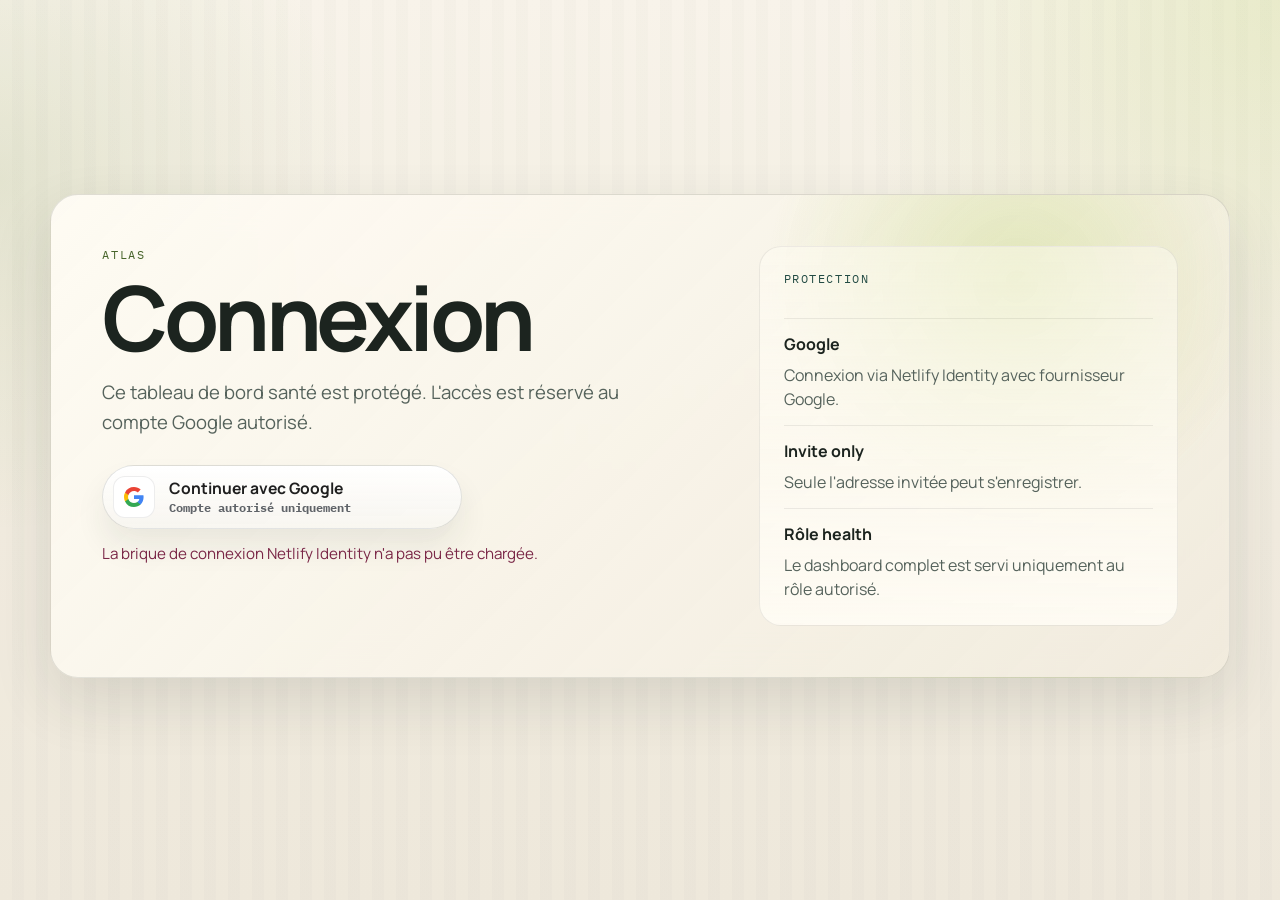
==== site/index.html @ 944e10ce "Harden public posture and remove hardcoded access identifiers" ====
<!doctype html>
<html lang="fr">
  <head>
    <meta charset="utf-8">
    <meta name="viewport" content="width=device-width, initial-scale=1">
    <title>Atlas</title>
    <meta name="robots" content="noindex,nofollow,noarchive">
    <link rel="icon" href="data:image/svg+xml,%3Csvg xmlns='http://www.w3.org/2000/svg' viewBox='0 0 100 100'%3E%3Ctext x='52' y='54' text-anchor='middle' dominant-baseline='middle' font-size='82'%3E%F0%9F%A5%91%3C/text%3E%3C/svg%3E">
    <link rel="preconnect" href="https://fonts.googleapis.com">
    <link rel="preconnect" href="https://fonts.gstatic.com" crossorigin>
    <link href="https://fonts.googleapis.com/css2?family=Manrope:wght@400;500;600;700;800&family=IBM+Plex+Mono:wght@400;500&display=swap" rel="stylesheet">
    <link rel="stylesheet" href="./styles.css?v=2026-03-29-11">
    <script defer src="https://identity.netlify.com/v1/netlify-identity-widget.js"></script>
    <script defer src="./auth.js?v=2026-03-29-10"></script>
  </head>
  <body data-page="login">
    <div class="page-shell auth-shell">
      <main class="auth-main">
        <section class="auth-hero">
          <div class="auth-copy">
            <p class="eyebrow">Atlas</p>
            <h1>Connexion</h1>
            <p class="auth-lede">
              Ce tableau de bord santé est protégé. L'accès est réservé au compte Google autorisé.
            </p>
            <div class="auth-actions">
              <button class="auth-button auth-google-button" id="auth-login" type="button" aria-label="Continuer avec Google">
                <span class="auth-google-mark" aria-hidden="true">
                  <svg viewBox="0 0 24 24" role="img" focusable="false">
                    <path fill="#4285F4" d="M23.49 12.27c0-.79-.07-1.54-.2-2.27H12v4.3h6.44a5.5 5.5 0 0 1-2.39 3.61v3h3.87c2.26-2.08 3.57-5.14 3.57-8.64Z"/>
                    <path fill="#34A853" d="M12 24c3.24 0 5.96-1.07 7.95-2.91l-3.87-3c-1.07.72-2.44 1.16-4.08 1.16-3.14 0-5.8-2.12-6.75-4.96H1.25v3.09A12 12 0 0 0 12 24Z"/>
                    <path fill="#FBBC05" d="M5.25 14.29A7.2 7.2 0 0 1 4.87 12c0-.79.14-1.56.38-2.29V6.62H1.25A12 12 0 0 0 0 12c0 1.94.46 3.78 1.25 5.38l4-3.09Z"/>
                    <path fill="#EA4335" d="M12 4.77c1.76 0 3.33.61 4.57 1.8l3.43-3.43C17.96 1.19 15.24 0 12 0A12 12 0 0 0 1.25 6.62l4 3.09c.95-2.84 3.61-4.94 6.75-4.94Z"/>
                  </svg>
                </span>
                <span class="auth-google-copy">
                  <span class="auth-google-label">Continuer avec Google</span>
                  <span class="auth-google-meta">Compte autorisé uniquement</span>
                </span>
              </button>
              <p class="auth-note" id="auth-status">
                Utilise uniquement le compte Google autorisé. Une fois connecté, l'accès se fait dans la zone protégée.
              </p>
            </div>
          </div>
          <aside class="auth-panel">
            <p class="panel-kicker">Protection</p>
            <div class="auth-panel-grid">
              <div class="auth-panel-item">
                <strong>Google</strong>
                <span>Connexion via Netlify Identity avec fournisseur Google.</span>
              </div>
              <div class="auth-panel-item">
                <strong>Invite only</strong>
                <span>Seule l'adresse invitée peut s'enregistrer.</span>
              </div>
              <div class="auth-panel-item">
                <strong>Rôle health</strong>
                <span>Le dashboard complet est servi uniquement au rôle autorisé.</span>
              </div>
            </div>
          </aside>
        </section>
      </main>
    </div>
  </body>
</html>
---- site/styles.css ----
:root {
  --bg: #f3f0e8;
  --paper: rgba(255, 252, 244, 0.84);
  --paper-strong: rgba(255, 252, 244, 0.94);
  --ink: #1c241f;
  --muted: #56635c;
  --line: rgba(28, 36, 31, 0.12);
  --accent: #6d8f3a;
  --accent-deep: #47642a;
  --caution: #9f5b36;
  --anchor: #234b44;
  --lab: #7a2747;
  --category-starch: #d69545;
  --category-vegetable: #6d8f3a;
  --category-protein: #234b44;
  --category-dairy: #c6a86e;
  --category-fruit: #d67854;
  --category-drink: #5262b9;
  --category-fat: #7a2747;
  --category-mixed-dish: #58605b;
  --category-neutral: #8c938f;
  --shadow: 0 24px 60px rgba(41, 48, 41, 0.12);
  --radius: 28px;
  --mono: "IBM Plex Mono", monospace;
  --sans: "Manrope", sans-serif;
}

* { box-sizing: border-box; }
html { scroll-behavior: smooth; }
body {
  margin: 0;
  min-height: 100vh;
  font-family: var(--sans);
  color: var(--ink);
  background:
    radial-gradient(circle at top right, rgba(176, 203, 83, 0.24), transparent 28%),
    radial-gradient(circle at 0% 20%, rgba(110, 143, 58, 0.15), transparent 24%),
    linear-gradient(180deg, #f7f2e7 0%, #f0eadc 48%, #ece5d7 100%);
}

body::before {
  content: "";
  position: fixed;
  inset: 0;
  background:
    linear-gradient(rgba(255, 255, 255, 0.12), rgba(255, 255, 255, 0.12)),
    repeating-linear-gradient(90deg, transparent, transparent 0.75rem, rgba(37, 48, 41, 0.02) 0.75rem, rgba(37, 48, 41, 0.02) 1.5rem);
  pointer-events: none;
}

.page-shell {
  width: min(1180px, calc(100vw - 32px));
  margin: 0 auto;
  padding: 28px 0 56px;
}

.auth-shell {
  min-height: 100vh;
  display: grid;
  align-items: center;
}

.auth-main {
  display: grid;
}

.auth-hero {
  position: relative;
  overflow: hidden;
  display: grid;
  grid-template-columns: minmax(0, 1.2fr) minmax(280px, 0.8fr);
  gap: 28px;
  padding: clamp(28px, 4vw, 52px);
  border: 1px solid var(--line);
  border-radius: var(--radius);
  background:
    radial-gradient(circle at 82% 18%, rgba(176, 203, 83, 0.3), transparent 24%),
    linear-gradient(135deg, rgba(255, 252, 244, 0.96), rgba(241, 235, 221, 0.86));
  box-shadow: var(--shadow);
  backdrop-filter: blur(18px);
}

.auth-copy,
.auth-panel {
  position: relative;
  z-index: 1;
}

.auth-hero h1 {
  margin: 0;
  font-size: clamp(2.8rem, 7vw, 5.8rem);
  line-height: 0.96;
  letter-spacing: -0.05em;
}

.auth-lede {
  margin: 18px 0 0;
  max-width: 34rem;
  font-size: clamp(1rem, 1.6vw, 1.16rem);
  line-height: 1.6;
  color: var(--muted);
}

.auth-actions {
  display: grid;
  gap: 14px;
  margin-top: 28px;
}

.auth-button,
.utility-button {
  appearance: none;
  border: 0;
  border-radius: 999px;
  padding: 14px 20px;
  font: inherit;
  font-weight: 700;
  cursor: pointer;
  color: #fffdf5;
  background: linear-gradient(135deg, var(--anchor), var(--accent-deep));
  box-shadow: 0 16px 28px rgba(35, 75, 68, 0.2);
}

.auth-button {
  justify-self: start;
}

.auth-google-button {
  display: inline-flex;
  align-items: center;
  gap: 14px;
  min-width: min(100%, 360px);
  padding: 10px 14px 10px 10px;
  color: #1f1f1f;
  background: linear-gradient(180deg, rgba(255, 255, 255, 0.98), rgba(248, 246, 240, 0.95));
  border: 1px solid rgba(28, 36, 31, 0.12);
  box-shadow:
    0 18px 30px rgba(41, 48, 41, 0.08),
    inset 0 1px 0 rgba(255, 255, 255, 0.8);
}

.auth-google-button:hover {
  transform: translateY(-1px);
  box-shadow:
    0 22px 34px rgba(41, 48, 41, 0.12),
    inset 0 1px 0 rgba(255, 255, 255, 0.84);
}

.auth-google-button:focus-visible {
  outline: 3px solid rgba(66, 133, 244, 0.26);
  outline-offset: 3px;
}

.auth-google-mark {
  display: inline-grid;
  place-items: center;
  width: 42px;
  height: 42px;
  flex: 0 0 42px;
  border-radius: 12px;
  background: #ffffff;
  border: 1px solid rgba(28, 36, 31, 0.08);
  box-shadow: inset 0 1px 0 rgba(255, 255, 255, 0.92);
}

.auth-google-mark svg {
  width: 20px;
  height: 20px;
  display: block;
}

.auth-google-copy {
  display: grid;
  gap: 2px;
  text-align: left;
  min-width: 0;
}

.auth-google-label {
  font-size: 0.98rem;
  font-weight: 700;
  line-height: 1.2;
  color: #1f1f1f;
}

.auth-google-meta {
  font-size: 0.78rem;
  line-height: 1.35;
  color: #5f6368;
  font-family: var(--mono);
}

.auth-note {
  margin: 0;
  max-width: 34rem;
  font-size: 0.95rem;
  line-height: 1.5;
  color: var(--muted);
}

.auth-note[data-tone="error"] {
  color: var(--lab);
}

.auth-panel {
  display: grid;
  gap: 16px;
  align-content: start;
  padding: 24px;
  border-radius: calc(var(--radius) - 6px);
  background: linear-gradient(180deg, rgba(255, 252, 244, 0.46), rgba(255, 252, 244, 0.9));
  border: 1px solid rgba(28, 36, 31, 0.08);
}

.auth-panel-grid {
  display: grid;
  gap: 14px;
}

.auth-panel-item {
  display: grid;
  gap: 8px;
  padding-top: 14px;
  border-top: 1px solid rgba(28, 36, 31, 0.08);
}

.auth-panel-item strong,
.utility-brand {
  color: var(--ink);
}

.auth-panel-item span {
  color: var(--muted);
  line-height: 1.5;
}

.utility-bar {
  display: flex;
  justify-content: space-between;
  align-items: center;
  gap: 16px;
  margin-bottom: 20px;
}

.utility-brand-block {
  display: grid;
  gap: 6px;
}

.utility-brand {
  text-decoration: none;
  font-family: var(--mono);
  font-size: 0.86rem;
  letter-spacing: 0.14em;
  text-transform: uppercase;
}

.utility-meta {
  display: inline-flex;
  align-items: center;
  gap: 8px;
  width: fit-content;
  padding: 7px 10px;
  border-radius: 999px;
  background: rgba(255, 255, 255, 0.55);
  border: 1px solid rgba(28, 36, 31, 0.08);
  color: var(--muted);
  font-family: var(--mono);
  font-size: 0.72rem;
  line-height: 1.3;
}

.hero, .signal-strip, .meal-showcase, .two-column, .steps-section, .lab-section, .focus-layout, .data-stage, .timeline-layout, .diet-layout, .documents {
  position: relative;
  overflow: hidden;
  border: 1px solid var(--line);
  border-radius: var(--radius);
  background: var(--paper);
  box-shadow: var(--shadow);
  backdrop-filter: blur(18px);
}

.hero {
  min-height: min(64svh, 720px);
  padding: clamp(28px, 4vw, 54px);
  display: grid;
  grid-template-columns: minmax(0, 1.4fr) minmax(300px, 0.9fr);
  gap: 32px;
  align-items: center;
  margin-bottom: 28px;
  background:
    radial-gradient(circle at 90% 18%, rgba(176, 203, 83, 0.48), transparent 22%),
    radial-gradient(circle at 78% 28%, rgba(109, 143, 58, 0.2), transparent 30%),
    linear-gradient(135deg, rgba(255, 252, 244, 0.94), rgba(241, 235, 221, 0.82));
}

.hero::after {
  content: "";
  position: absolute;
  inset: auto -12% -22% 38%;
  height: 56%;
  background:
    radial-gradient(circle at 20% 30%, rgba(109, 143, 58, 0.3), transparent 32%),
    radial-gradient(circle at 48% 42%, rgba(35, 75, 68, 0.18), transparent 24%),
    radial-gradient(circle at 66% 48%, rgba(122, 39, 71, 0.12), transparent 20%);
  filter: blur(10px);
  opacity: 0.9;
  pointer-events: none;
}

.hero-copy, .hero-panel { position: relative; z-index: 1; }
.eyebrow {
  margin: 0 0 12px;
  font-family: var(--mono);
  font-size: 0.78rem;
  letter-spacing: 0.14em;
  text-transform: uppercase;
  color: var(--accent-deep);
}

.hero h1, .section-head h2 {
  margin: 0;
  line-height: 0.96;
  letter-spacing: -0.045em;
}

.hero h1 { font-size: clamp(2.8rem, 7vw, 6.5rem); max-width: 12ch; }
.lede, .section-head p, .summary-lines p, .timeline-item p, .document-item p, .lab-card p, .panel-header p, .hero-meta, .hero-stats span { color: var(--muted); }
.lede { max-width: 52ch; margin: 18px 0 0; font-size: clamp(1rem, 1.4vw, 1.2rem); line-height: 1.55; }
.hero-meta { display: flex; flex-wrap: wrap; gap: 10px; margin-top: 22px; }
.hero-meta span, .signal-pill {
  display: inline-flex;
  align-items: center;
  gap: 8px;
  padding: 10px 14px;
  border-radius: 999px;
  background: rgba(255, 255, 255, 0.55);
  border: 1px solid rgba(28, 36, 31, 0.08);
  font-size: 0.92rem;
}

.hero-panel {
  display: flex;
  flex-direction: column;
  justify-content: flex-end;
  padding: 24px;
  border-radius: calc(var(--radius) - 6px);
  background: linear-gradient(180deg, rgba(255, 252, 244, 0.44), rgba(255, 252, 244, 0.88));
  border: 1px solid rgba(28, 36, 31, 0.08);
}

.panel-kicker {
  margin: 0 0 16px;
  font-family: var(--mono);
  font-size: 0.74rem;
  letter-spacing: 0.13em;
  text-transform: uppercase;
  color: var(--anchor);
}

.hero-stats { display: grid; grid-template-columns: repeat(2, minmax(0, 1fr)); gap: 12px; }
.hero-stat { padding: 14px 0 10px; border-top: 1px solid rgba(28, 36, 31, 0.08); }
.hero-stat strong, .lab-card strong, .summary-block h3, .timeline-item h3, .document-item h3, .panel-header h3 { display: block; color: var(--ink); }
.hero-stat strong { font-size: 1.75rem; line-height: 1; letter-spacing: -0.04em; }
.hero-stat span { display: block; margin-top: 8px; font-size: 0.9rem; }

main { display: grid; gap: 28px; }
.signal-strip, .meal-showcase, .two-column, .steps-section, .lab-section, .focus-layout, .data-stage, .timeline-layout, .diet-layout, .documents { padding: 26px; }
.signal-list { display: flex; flex-wrap: wrap; gap: 10px; margin-top: 18px; }
.signal-pill[data-tone="caution"] { background: rgba(159, 91, 54, 0.1); color: var(--caution); }
.signal-pill[data-tone="anchor"] { background: rgba(35, 75, 68, 0.1); color: var(--anchor); }
.signal-pill[data-tone="lab"] { background: rgba(122, 39, 71, 0.1); color: var(--lab); }

.nutrition-balance-card {
  display: grid;
  gap: 18px;
  margin-top: 18px;
  padding: 22px;
  border-radius: 26px;
  border: 1px solid rgba(28, 36, 31, 0.08);
  background:
    radial-gradient(circle at top right, rgba(214, 149, 69, 0.14), transparent 26%),
    linear-gradient(180deg, rgba(255, 252, 244, 0.98), rgba(248, 241, 227, 0.92));
}

.nutrition-balance-head {
  display: flex;
  justify-content: space-between;
  align-items: start;
  gap: 18px;
}

.nutrition-balance-head h3 {
  margin: 0 0 8px;
}

.nutrition-balance-head p {
  margin: 0;
  max-width: 46ch;
  color: var(--muted);
  line-height: 1.55;
}

.steps-list {
  display: grid;
  gap: 10px;
}

.steps-entry {
  display: flex;
  align-items: center;
  justify-content: space-between;
  gap: 12px;
  padding: 12px 14px;
  border-radius: 16px;
  border: 1px solid rgba(28, 36, 31, 0.12);
  background: rgba(255, 255, 255, 0.56);
}

.steps-entry-main {
  min-width: 0;
  display: grid;
  gap: 4px;
}

.steps-entry-date {
  font-weight: 600;
  color: var(--ink);
}

.steps-entry-source {
  font-family: var(--mono);
  font-size: 0.76rem;
  color: var(--muted);
}

.steps-entry-count {
  font-family: var(--mono);
  font-size: 1rem;
  font-weight: 700;
  letter-spacing: 0.02em;
  color: var(--anchor);
}

.nutrition-scope-tabs {
  display: flex;
  flex-wrap: wrap;
  gap: 8px;
  justify-content: flex-end;
}

.nutrition-scope-tab {
  appearance: none;
  border: 1px solid rgba(28, 36, 31, 0.1);
  background: rgba(255, 255, 255, 0.68);
  color: var(--muted);
  border-radius: 999px;
  padding: 8px 12px;
  font-family: var(--mono);
  font-size: 0.76rem;
  cursor: pointer;
  transition: background 160ms ease, border-color 160ms ease, color 160ms ease, transform 160ms ease;
}

.nutrition-scope-tab:hover {
  transform: translateY(-1px);
  border-color: rgba(35, 75, 68, 0.18);
  color: var(--anchor);
}

.nutrition-scope-tab.is-active {
  background: rgba(35, 75, 68, 0.12);
  border-color: rgba(35, 75, 68, 0.18);
  color: var(--anchor);
}

.nutrition-balance-meta {
  display: flex;
  flex-wrap: wrap;
  gap: 10px;
  font-family: var(--mono);
  font-size: 0.76rem;
  color: var(--accent-deep);
}

.nutrition-balance-warning {
  padding: 10px 12px;
  border-radius: 18px;
  background: rgba(214, 149, 69, 0.12);
  border: 1px solid rgba(214, 149, 69, 0.2);
  color: #8b4f14;
  font-family: var(--mono);
  font-size: 0.76rem;
  line-height: 1.5;
}

.nutrition-balance-grid {
  display: grid;
  grid-template-columns: minmax(320px, 0.92fr) minmax(320px, 1.08fr);
  gap: 18px;
}

.nutrition-balance-viz,
.nutrition-balance-insights {
  min-width: 0;
  padding: 18px;
  border-radius: 22px;
  background: rgba(255, 255, 255, 0.58);
  border: 1px solid rgba(28, 36, 31, 0.08);
}

.nutrition-donut-wrap {
  display: grid;
  place-items: center;
  margin-bottom: 16px;
}

.nutrition-donut-svg {
  width: min(100%, 280px);
  height: auto;
  overflow: visible;
}

.nutrition-donut-value,
.nutrition-donut-unit,
.nutrition-donut-label {
  fill: var(--ink);
  font-family: var(--mono);
}

.nutrition-donut-value {
  font-size: 1.2rem;
  font-weight: 700;
}

.nutrition-donut-unit {
  font-size: 0.76rem;
  fill: var(--muted);
}

.nutrition-donut-label {
  font-size: 0.68rem;
  fill: var(--accent-deep);
}

.nutrition-legend-list {
  display: grid;
  gap: 10px;
  margin: 0;
  padding: 0;
  list-style: none;
}

.nutrition-legend-item {
  display: flex;
  justify-content: space-between;
  gap: 12px;
  align-items: center;
  padding: 10px 0;
  border-top: 1px solid rgba(28, 36, 31, 0.08);
}

.nutrition-legend-item:first-child {
  border-top: 0;
  padding-top: 0;
}

.nutrition-legend-main {
  display: inline-flex;
  align-items: center;
  gap: 10px;
  min-width: 0;
}

.nutrition-legend-swatch {
  flex: 0 0 auto;
  width: 11px;
  height: 11px;
  border-radius: 999px;
}

.nutrition-legend-label,
.nutrition-legend-values {
  font-family: var(--mono);
  font-size: 0.76rem;
}

.nutrition-legend-label {
  color: var(--ink);
}

.nutrition-legend-values {
  color: var(--muted);
  text-align: right;
  white-space: nowrap;
}

.nutrition-insights-head {
  display: grid;
  gap: 4px;
  margin-bottom: 14px;
}

.nutrition-insights-head strong {
  color: var(--ink);
}

.nutrition-insights-head span {
  font-family: var(--mono);
  font-size: 0.74rem;
  color: var(--muted);
}

.nutrition-compare-grid {
  display: grid;
  gap: 12px;
}

.nutrition-compare-card {
  display: grid;
  gap: 8px;
  padding: 14px;
  border-radius: 18px;
  border: 1px solid rgba(28, 36, 31, 0.08);
  background: rgba(255, 255, 255, 0.62);
}

.nutrition-compare-card[data-status="good"] {
  background: rgba(109, 143, 58, 0.12);
}

.nutrition-compare-card[data-status="watch"] {
  background: rgba(214, 149, 69, 0.12);
}

.nutrition-compare-card[data-status="low"] {
  background: rgba(159, 91, 54, 0.1);
}

.nutrition-compare-top {
  display: flex;
  justify-content: space-between;
  gap: 10px;
  align-items: start;
}

.nutrition-compare-top strong {
  color: var(--ink);
}

.nutrition-compare-status,
.nutrition-compare-target {
  font-family: var(--mono);
  font-size: 0.74rem;
}

.nutrition-compare-status {
  white-space: nowrap;
  color: var(--accent-deep);
}

.nutrition-compare-card p {
  margin: 0;
  color: var(--muted);
  line-height: 1.55;
}

.nutrition-compare-target {
  color: var(--anchor);
}

.nutrition-compare-progress {
  display: grid;
  gap: 8px;
  margin-top: 8px;
}

.nutrition-compare-progress-values {
  font-family: var(--mono);
  font-size: 0.72rem;
  color: var(--accent-deep);
  line-height: 1.3;
}

.nutrition-compare-progress-track {
  position: relative;
  height: 8px;
  border-radius: 999px;
  overflow: hidden;
  background: rgba(28, 36, 31, 0.1);
}

.nutrition-compare-progress-fill {
  position: absolute;
  inset: 0;
  width: 0;
  border-radius: inherit;
  background: linear-gradient(90deg, var(--accent-deep), var(--accent));
  transition: width 240ms ease;
}

.meal-showcase, .two-column, .steps-section, .timeline-layout, .diet-layout, .documents, .lab-section, .focus-layout, .data-stage { display: grid; gap: 22px; }
.two-column { grid-template-columns: 320px minmax(0, 1fr); }
.section-head { display: grid; gap: 10px; align-content: start; }
.section-head h2 { font-size: clamp(1.85rem, 3vw, 3rem); max-width: 12ch; }
.section-head p { margin: 0; line-height: 1.55; max-width: 40ch; }
.section-head h2,
.section-head p,
.summary-block h3,
.summary-lines p,
.meal-card h3,
.meal-source,
.meal-item-top strong,
.stack-item h4,
.stack-item p,
.lab-card strong,
.lab-card p,
.panel-header h3,
.panel-header p,
.timeline-item h3,
.timeline-item p,
.document-item h3,
.document-item p,
.mini-lab-card strong,
.lab-history-card h4,
.lab-history-card p,
.focus-chip,
.signal-pill {
  overflow-wrap: anywhere;
  word-break: break-word;
}
.title-with-icon {
  display: inline-flex;
  align-items: center;
  gap: 0.55rem;
}
.title-with-icon .title-icon {
  flex: 0 0 auto;
  font-size: 0.9em;
  line-height: 1;
  transform: translateY(-0.02em);
}
.title-with-icon.small {
  gap: 0.45rem;
}
.title-with-icon.small .title-icon {
  font-size: 0.92em;
}

.section-toolbar {
  display: flex;
  flex-wrap: wrap;
  gap: 12px;
  align-items: center;
}

.toolbar-group {
  display: inline-flex;
  align-items: center;
  gap: 8px;
  flex-wrap: wrap;
}

.toolbar-label {
  font-family: var(--mono);
  font-size: 0.74rem;
  letter-spacing: 0.08em;
  text-transform: uppercase;
  color: var(--accent-deep);
}

.toolbar-buttons {
  display: inline-flex;
  flex-wrap: wrap;
  gap: 7px;
}

.toolbar-button,
.toolbar-info {
  appearance: none;
  border: 1px solid rgba(28, 36, 31, 0.14);
  border-radius: 999px;
  background: rgba(255, 255, 255, 0.62);
  color: var(--muted);
  padding: 7px 10px;
  font-family: var(--mono);
  font-size: 0.74rem;
  line-height: 1.2;
}

.toolbar-button {
  cursor: pointer;
  transition: background 140ms ease, border-color 140ms ease, color 140ms ease, transform 140ms ease;
}

.toolbar-button:hover {
  transform: translateY(-1px);
  color: var(--anchor);
  border-color: rgba(35, 75, 68, 0.2);
}

.toolbar-button.is-active,
.toolbar-button[aria-pressed="true"] {
  background: rgba(35, 75, 68, 0.14);
  border-color: rgba(35, 75, 68, 0.24);
  color: var(--anchor);
}

.toolbar-info {
  border-style: dashed;
}

.summary-stack { display: grid; grid-template-columns: repeat(auto-fit, minmax(240px, 1fr)); gap: 16px; }
.summary-block, .viz-panel, .timeline-item, .document-item, .lab-card {
  padding: 20px;
  border-radius: 24px;
  background: var(--paper-strong);
  border: 1px solid rgba(28, 36, 31, 0.08);
}
.summary-block h3 { margin: 0 0 14px; font-size: 1.05rem; }
.summary-lines { display: grid; gap: 10px; }
.summary-lines p, .timeline-item p, .document-item p, .lab-card p { margin: 0; line-height: 1.5; }

.meal-card-grid {
  display: grid;
  grid-template-columns: repeat(auto-fit, minmax(280px, 1fr));
  gap: 16px;
}

.meal-day-group {
  display: grid;
  gap: 10px;
}

.meal-day-header {
  display: flex;
  justify-content: space-between;
  gap: 10px;
  align-items: baseline;
}

.meal-day-header h4 {
  margin: 0;
  font-size: 0.96rem;
  color: var(--anchor);
}

.meal-day-header span {
  color: var(--muted);
  font-family: var(--mono);
  font-size: 0.72rem;
}

.meal-pagination,
.section-pagination {
  display: flex;
  justify-content: space-between;
  align-items: center;
  gap: 14px;
  flex-wrap: wrap;
  padding: 4px 2px 0;
}

.meal-pagination-summary,
.meal-pagination-page,
.meal-pagination-button,
.section-pagination-summary,
.section-pagination-page,
.section-pagination-button {
  font-family: var(--mono);
  font-size: 0.76rem;
}

.meal-pagination-summary,
.meal-pagination-page,
.section-pagination-summary,
.section-pagination-page {
  color: var(--muted);
}

.meal-pagination-actions,
.section-pagination-actions {
  display: inline-flex;
  align-items: center;
  gap: 10px;
  flex-wrap: wrap;
}

.meal-pagination-button,
.section-pagination-button {
  appearance: none;
  border: 1px solid rgba(28, 36, 31, 0.1);
  background: rgba(255, 255, 255, 0.68);
  color: var(--anchor);
  border-radius: 999px;
  padding: 8px 12px;
  cursor: pointer;
  transition: background 160ms ease, border-color 160ms ease, color 160ms ease, transform 160ms ease;
}

.meal-pagination-button:hover:not(:disabled),
.section-pagination-button:hover:not(:disabled) {
  transform: translateY(-1px);
  border-color: rgba(35, 75, 68, 0.18);
  background: rgba(35, 75, 68, 0.08);
}

.meal-pagination-button:disabled,
.section-pagination-button:disabled {
  cursor: default;
  opacity: 0.45;
  color: var(--muted);
}

.meal-card {
  position: relative;
  padding: 22px;
  border-radius: 26px;
  border: 1px solid rgba(28, 36, 31, 0.08);
  background:
    radial-gradient(circle at top right, rgba(109, 143, 58, 0.18), transparent 28%),
    linear-gradient(180deg, rgba(255, 252, 244, 0.98), rgba(248, 241, 227, 0.92));
  transition: transform 220ms ease, border-color 220ms ease, box-shadow 220ms ease;
}

.meal-card:hover {
  transform: translateY(-3px);
  border-color: rgba(35, 75, 68, 0.2);
  box-shadow: 0 18px 34px rgba(35, 75, 68, 0.08);
}

.meal-card-head {
  display: flex;
  justify-content: space-between;
  gap: 16px;
  align-items: start;
  margin-bottom: 14px;
}

.meal-card-head > :first-child {
  min-width: 0;
  flex: 1 1 auto;
}

.meal-card-kicker,
.meal-meta,
.meal-badge,
.food-portion,
.food-meta {
  font-family: var(--mono);
  font-size: 0.76rem;
}

.meal-card-kicker {
  display: inline-flex;
  align-items: center;
  gap: 8px;
  margin-bottom: 10px;
  color: var(--accent-deep);
}

.meal-card h3 {
  margin: 0;
  font-size: 1.2rem;
  letter-spacing: -0.03em;
}

.meal-meta {
  display: flex;
  flex-wrap: wrap;
  gap: 8px;
  margin-top: 8px;
  color: var(--muted);
}

.meal-badge {
  display: inline-flex;
  align-items: center;
  padding: 8px 10px;
  border-radius: 999px;
  background: rgba(255, 255, 255, 0.65);
  border: 1px solid rgba(28, 36, 31, 0.08);
  color: var(--anchor);
  white-space: nowrap;
}

.meal-badge[data-tone="estimated"] {
  background: rgba(159, 91, 54, 0.1);
  color: var(--caution);
}

.meal-badge[data-tone="score-strong"] {
  background: rgba(109, 143, 58, 0.14);
  color: var(--accent-deep);
}

.meal-badge[data-tone="score-medium"] {
  background: rgba(211, 154, 74, 0.16);
  color: #8a5b12;
}

.meal-badge[data-tone="score-low"] {
  background: rgba(159, 91, 54, 0.14);
  color: var(--caution);
}

.meal-source {
  margin: 0 0 16px;
  color: var(--muted);
  line-height: 1.6;
}

.meal-assessment {
  display: grid;
  gap: 12px;
  margin-bottom: 16px;
  padding: 16px;
  border-radius: 18px;
  background: rgba(255, 255, 255, 0.55);
  border: 1px solid rgba(28, 36, 31, 0.08);
}

.meal-assessment-stats {
  display: grid;
  grid-template-columns: repeat(auto-fit, minmax(90px, 1fr));
  gap: 10px;
}

.meal-stat {
  display: grid;
  gap: 4px;
}

.meal-stat-label {
  font-family: var(--mono);
  font-size: 0.72rem;
  letter-spacing: 0.08em;
  text-transform: uppercase;
  color: var(--accent-deep);
}

.meal-stat strong {
  font-size: 1rem;
  line-height: 1.1;
  color: var(--ink);
}

.meal-recommendations {
  display: flex;
  flex-wrap: wrap;
  gap: 8px;
}

.profile-quick-stats {
  display: flex;
  flex-wrap: wrap;
  gap: 10px;
}

.profile-quick-stat {
  display: grid;
  gap: 4px;
  min-width: 170px;
  padding: 10px 12px;
  border-radius: 16px;
  border: 1px solid rgba(28, 36, 31, 0.12);
  background: rgba(255, 255, 255, 0.56);
}

.profile-quick-stat .quick-label {
  font-family: var(--mono);
  font-size: 0.72rem;
  color: var(--accent-deep);
}

.profile-quick-stat .quick-value {
  color: var(--ink);
  font-weight: 600;
}

.meal-recommendation {
  display: inline-flex;
  align-items: flex-start;
  align-self: flex-start;
  max-width: 100%;
  padding: 9px 13px;
  border-radius: 999px;
  background: rgba(109, 143, 58, 0.12);
  border: 1px solid rgba(109, 143, 58, 0.16);
  color: var(--anchor);
  font-size: 0.86rem;
  line-height: 1.45;
  white-space: normal;
}

.meal-item-list {
  display: grid;
  gap: 10px;
}

.meal-item {
  display: grid;
  grid-template-columns: 38px minmax(0, 1fr);
  gap: 12px;
  align-items: start;
  padding: 12px 0;
  border-top: 1px solid rgba(28, 36, 31, 0.08);
}

.meal-item:first-child { border-top: 0; }

.meal-item-icon {
  display: grid;
  place-items: center;
  width: 38px;
  height: 38px;
  border-radius: 12px;
  background: rgba(255, 255, 255, 0.72);
  font-size: 1.2rem;
}

.meal-item-top {
  display: flex;
  justify-content: space-between;
  gap: 12px;
  align-items: start;
}

.meal-item-top > :first-child {
  min-width: 0;
}

.meal-item-top strong {
  display: block;
  color: var(--ink);
}

.food-portion {
  color: var(--anchor);
  white-space: normal;
  text-align: right;
}

.food-meta {
  display: flex;
  flex-wrap: wrap;
  gap: 8px;
  margin-top: 6px;
  color: var(--muted);
}

.food-category-chip {
  display: inline-flex;
  align-items: center;
  padding: 2px 7px;
  margin-right: 6px;
  border-radius: 999px;
  border: 1px solid transparent;
  font-family: var(--mono);
  font-size: 0.72rem;
  line-height: 1.3;
  white-space: nowrap;
  flex: 0 0 auto;
}

.food-category-chip[data-tone="starch"] {
  background: rgba(214, 149, 69, 0.14);
  border-color: rgba(214, 149, 69, 0.2);
  color: #8b4f14;
}

.food-category-chip[data-tone="vegetable"] {
  background: rgba(109, 143, 58, 0.14);
  border-color: rgba(109, 143, 58, 0.2);
  color: var(--accent-deep);
}

.food-category-chip[data-tone="protein"] {
  background: rgba(35, 75, 68, 0.12);
  border-color: rgba(35, 75, 68, 0.18);
  color: var(--anchor);
}

.food-category-chip[data-tone="dairy"] {
  background: rgba(198, 168, 110, 0.18);
  border-color: rgba(198, 168, 110, 0.22);
  color: #785d24;
}

.food-category-chip[data-tone="fruit"] {
  background: rgba(214, 120, 84, 0.14);
  border-color: rgba(214, 120, 84, 0.22);
  color: #9a4d22;
}

.food-category-chip[data-tone="drink"] {
  background: rgba(82, 98, 185, 0.12);
  border-color: rgba(82, 98, 185, 0.18);
  color: #3b4f9a;
}

.food-category-chip[data-tone="fat"] {
  background: rgba(122, 39, 71, 0.12);
  border-color: rgba(122, 39, 71, 0.18);
  color: var(--lab);
}

.food-category-chip[data-tone="mixed-dish"] {
  background: rgba(88, 96, 91, 0.12);
  border-color: rgba(88, 96, 91, 0.18);
  color: #44514b;
}

.food-category-chip[data-tone="neutral"] {
  background: rgba(255, 255, 255, 0.68);
  border-color: rgba(28, 36, 31, 0.08);
  color: var(--muted);
}

.food-category-chip.chip-more {
  border-style: dashed;
  background: rgba(255, 255, 255, 0.62);
  color: var(--muted);
}

.lab-grid { display: grid; grid-template-columns: repeat(auto-fit, minmax(220px, 1fr)); gap: 14px; }
.lab-card[data-status="high"] { background: rgba(159, 91, 54, 0.08); }
.lab-card[data-status="low"] { background: rgba(82, 98, 185, 0.08); }
.lab-card[data-status="normal"] { background: rgba(109, 143, 58, 0.08); }
.lab-card strong { font-size: 1.1rem; margin-bottom: 12px; }
.lab-card .lab-value { font-size: 2rem; line-height: 1; letter-spacing: -0.04em; margin-bottom: 8px; }
.lab-card .lab-unit { font-family: var(--mono); font-size: 0.86rem; }

.focus-grid {
  display: grid;
  grid-template-columns: minmax(0, 1.1fr) minmax(340px, 0.9fr);
  gap: 16px;
}

.focus-panel {
  padding: 20px;
  border-radius: 24px;
  background:
    linear-gradient(180deg, rgba(255, 252, 244, 0.96), rgba(251, 247, 238, 0.86));
  border: 1px solid rgba(28, 36, 31, 0.08);
}

.focus-blocks, .stack-list, .lab-history-grid { display: grid; gap: 12px; }
.focus-block {
  padding: 14px 16px;
  border-radius: 18px;
  background: rgba(255, 255, 255, 0.44);
  border: 1px solid rgba(28, 36, 31, 0.08);
}

.focus-label {
  margin: 0 0 10px;
  font-family: var(--mono);
  font-size: 0.74rem;
  letter-spacing: 0.08em;
  text-transform: uppercase;
  color: var(--accent-deep);
}

.focus-copy, .stack-item p, .lab-history-card p {
  margin: 0;
  color: var(--muted);
  line-height: 1.55;
}

.chip-list {
  display: flex;
  flex-wrap: wrap;
  gap: 8px;
}

.focus-chip {
  display: inline-flex;
  align-items: center;
  padding: 8px 12px;
  border-radius: 999px;
  background: rgba(109, 143, 58, 0.12);
  border: 1px solid rgba(109, 143, 58, 0.16);
  color: var(--anchor);
  font-size: 0.92rem;
}

.stack-item, .lab-history-card {
  padding: 14px 16px;
  border-radius: 18px;
  background: rgba(255, 255, 255, 0.52);
  border: 1px solid rgba(28, 36, 31, 0.08);
}

.stack-item h4, .lab-history-card h4 {
  margin: 0 0 6px;
  font-size: 1rem;
  color: var(--ink);
}

.stack-meta, .lab-history-meta, .mini-lab-meta {
  display: flex;
  flex-wrap: wrap;
  gap: 8px;
  margin-bottom: 8px;
  font-family: var(--mono);
  font-size: 0.76rem;
  color: var(--accent-deep);
}

.mini-lab-grid {
  display: grid;
  grid-template-columns: repeat(auto-fit, minmax(170px, 1fr));
  gap: 10px;
}

.mini-lab-card {
  padding: 12px 14px;
  border-radius: 16px;
  border: 1px solid rgba(28, 36, 31, 0.08);
  background: rgba(255, 255, 255, 0.5);
}

.mini-lab-card[data-status="high"] { background: rgba(159, 91, 54, 0.08); }
.mini-lab-card[data-status="low"] { background: rgba(82, 98, 185, 0.08); }
.mini-lab-card[data-status="normal"] { background: rgba(109, 143, 58, 0.08); }
.mini-lab-card strong {
  display: block;
  margin-bottom: 6px;
  color: var(--ink);
}

.mini-lab-value {
  font-size: 1.2rem;
  line-height: 1.1;
  letter-spacing: -0.03em;
  color: var(--ink);
}

.lab-history-card[data-status="high"] { border-color: rgba(159, 91, 54, 0.2); }
.lab-history-card[data-status="low"] { border-color: rgba(82, 98, 185, 0.2); }
.lab-history-card[data-status="normal"] { border-color: rgba(109, 143, 58, 0.2); }

.lab-history-top {
  display: flex;
  justify-content: space-between;
  gap: 12px;
  align-items: start;
}

.lab-history-top > :first-child {
  min-width: 0;
  flex: 1 1 auto;
}

.lab-history-value {
  font-size: 1.7rem;
  line-height: 1;
  letter-spacing: -0.04em;
  color: var(--ink);
}

.lab-history-unit {
  font-family: var(--mono);
  font-size: 0.8rem;
  color: var(--muted);
}

.lab-history-delta {
  padding: 6px 10px;
  border-radius: 999px;
  background: rgba(35, 75, 68, 0.08);
  font-family: var(--mono);
  font-size: 0.74rem;
  color: var(--anchor);
  white-space: normal;
  text-align: right;
}

.lab-history-delta.is-flat { background: rgba(28, 36, 31, 0.06); color: var(--muted); }
.lab-history-delta.is-up { background: rgba(159, 91, 54, 0.1); color: var(--caution); }
.lab-history-delta.is-down { background: rgba(35, 75, 68, 0.1); color: var(--anchor); }

.sparkline {
  width: 100%;
  height: 46px;
  margin: 8px 0 10px;
}

.sparkline svg {
  width: 100%;
  height: 100%;
  overflow: visible;
}

.stage-grid { display: grid; grid-template-columns: repeat(2, minmax(0, 1fr)); gap: 16px; }
.panel-header { margin-bottom: 16px; }
.panel-header h3, .timeline-item h3, .document-item h3 { margin: 0 0 6px; }
.chart { min-height: 280px; }
.chart svg { width: 100%; height: 100%; overflow: visible; }
.timeline-list { display: grid; gap: 14px; }
.timeline-item, .document-item { gap: 8px; transition: transform 220ms ease, border-color 220ms ease; }
.timeline-item:hover, .document-item:hover { transform: translateY(-2px); border-color: rgba(28, 36, 31, 0.16); }
.timeline-meta, .document-meta {
  display: flex;
  flex-wrap: wrap;
  gap: 10px;
  font-family: var(--mono);
  font-size: 0.8rem;
  color: var(--accent-deep);
}

.timeline-item,
.document-item,
.summary-block,
.viz-panel,
.lab-card,
.focus-panel,
.focus-block,
.stack-item,
.mini-lab-card,
.lab-history-card {
  min-width: 0;
}

.food-table-wrap { overflow-x: auto; border-radius: 24px; border: 1px solid rgba(28, 36, 31, 0.08); background: var(--paper-strong); }
.food-table { width: 100%; border-collapse: collapse; min-width: 780px; }
.food-table th, .food-table td { padding: 14px 16px; border-bottom: 1px solid rgba(28, 36, 31, 0.08); text-align: left; vertical-align: top; }
.food-table th { font-family: var(--mono); font-size: 0.74rem; letter-spacing: 0.08em; text-transform: uppercase; color: var(--muted); }
.food-name-cell {
  display: inline-flex;
  align-items: center;
  gap: 10px;
  min-width: 0;
}
.food-name-icon {
  display: inline-grid;
  place-items: center;
  width: 30px;
  height: 30px;
  border-radius: 10px;
  background: rgba(255, 255, 255, 0.72);
  font-size: 1rem;
}
.document-list { display: grid; grid-template-columns: repeat(auto-fit, minmax(260px, 1fr)); gap: 14px; }

.reveal { opacity: 0; transform: translateY(24px); transition: opacity 700ms ease, transform 700ms ease; }
.reveal.is-visible { opacity: 1; transform: translateY(0); }
.empty-state { padding: 18px; border-radius: 22px; background: rgba(255, 255, 255, 0.42); border: 1px dashed rgba(28, 36, 31, 0.14); color: var(--muted); }

@media (max-width: 980px) {
  .auth-hero,
  .hero, .two-column, .steps-section, .focus-grid, .stage-grid { grid-template-columns: 1fr; }
  .hero { min-height: auto; }
  .section-head h2 { max-width: none; }
  .nutrition-balance-head,
  .nutrition-balance-grid {
    grid-template-columns: 1fr;
  }
  .nutrition-balance-head {
    display: grid;
  }
  .nutrition-scope-tabs {
    justify-content: flex-start;
  }

  .utility-bar {
    flex-direction: column;
    align-items: stretch;
  }

  .auth-button,
  .utility-button {
    width: 100%;
  }
}

@media (max-width: 640px) {
  .page-shell { width: min(100vw - 18px, 1180px); padding-top: 10px; padding-bottom: 26px; }
  .hero, .signal-strip, .meal-showcase, .two-column, .steps-section, .lab-section, .focus-layout, .data-stage, .timeline-layout, .diet-layout, .documents { padding: 18px; border-radius: 22px; }
  .hero h1 { font-size: clamp(2.2rem, 13vw, 3.8rem); }
  .hero-stats, .meal-card-grid, .summary-stack, .lab-grid, .mini-lab-grid, .document-list { grid-template-columns: 1fr; }
  .meal-pagination,
  .meal-pagination-actions,
  .section-pagination,
  .section-pagination-actions {
    display: grid;
  }
  .nutrition-balance-card,
  .nutrition-balance-viz,
  .nutrition-balance-insights {
    padding: 16px;
  }
  .nutrition-legend-item,
  .nutrition-compare-top {
    display: grid;
  }
  .nutrition-legend-values {
    text-align: left;
    white-space: normal;
  }
}
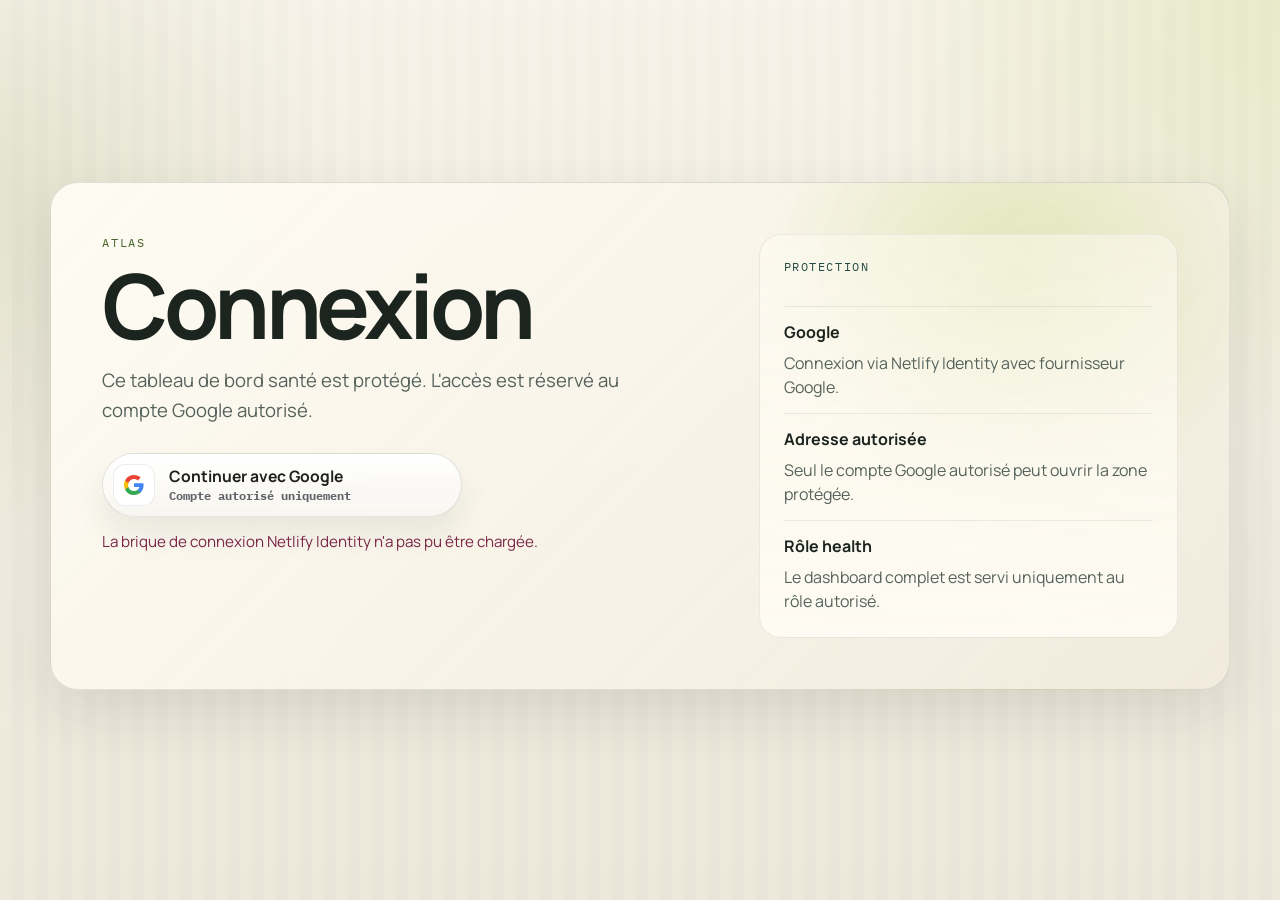
==== commit 114796b9: "Ship Android photo capture flow and auth fixes" ====
--- a/site/index.html
+++ b/site/index.html
@@ -5,13 +5,17 @@
     <meta name="viewport" content="width=device-width, initial-scale=1">
     <title>Atlas</title>
     <meta name="robots" content="noindex,nofollow,noarchive">
-    <link rel="icon" href="data:image/svg+xml,%3Csvg xmlns='http://www.w3.org/2000/svg' viewBox='0 0 100 100'%3E%3Ctext x='52' y='54' text-anchor='middle' dominant-baseline='middle' font-size='82'%3E%F0%9F%A5%91%3C/text%3E%3C/svg%3E">
+    <meta name="theme-color" content="#234b44">
+    <link rel="icon" href="./icon-32.png?v=2026-03-30-09" sizes="32x32" type="image/png">
+    <link rel="apple-touch-icon" href="./icon-192.png?v=2026-03-30-09">
+    <link rel="manifest" href="./manifest.webmanifest?v=2026-03-30-09">
     <link rel="preconnect" href="https://fonts.googleapis.com">
     <link rel="preconnect" href="https://fonts.gstatic.com" crossorigin>
     <link href="https://fonts.googleapis.com/css2?family=Manrope:wght@400;500;600;700;800&family=IBM+Plex+Mono:wght@400;500&display=swap" rel="stylesheet">
-    <link rel="stylesheet" href="./styles.css?v=2026-03-29-11">
+    <link rel="stylesheet" href="./styles.css?v=2026-03-30-09">
     <script defer src="https://identity.netlify.com/v1/netlify-identity-widget.js"></script>
-    <script defer src="./auth.js?v=2026-03-29-10"></script>
+    <script defer src="./auth.js?v=2026-03-30-09"></script>
+    <script defer src="./pwa.js?v=2026-03-30-09"></script>
   </head>
   <body data-page="login">
     <div class="page-shell auth-shell">
@@ -51,8 +55,8 @@
                 <span>Connexion via Netlify Identity avec fournisseur Google.</span>
               </div>
               <div class="auth-panel-item">
-                <strong>Invite only</strong>
-                <span>Seule l'adresse invitée peut s'enregistrer.</span>
+                <strong>Adresse autorisée</strong>
+                <span>Seul le compte Google autorisé peut ouvrir la zone protégée.</span>
               </div>
               <div class="auth-panel-item">
                 <strong>Rôle health</strong>
--- a/site/styles.css
+++ b/site/styles.css
@@ -110,19 +110,91 @@
 .auth-button,
 .utility-button {
   appearance: none;
+  border-radius: 999px;
+  font: inherit;
+  cursor: pointer;
+  transition:
+    transform 160ms ease,
+    background-color 160ms ease,
+    border-color 160ms ease,
+    color 160ms ease,
+    box-shadow 160ms ease;
+}
+
+.auth-button {
   border: 0;
-  border-radius: 999px;
   padding: 14px 20px;
-  font: inherit;
+  justify-self: start;
   font-weight: 700;
-  cursor: pointer;
   color: #fffdf5;
   background: linear-gradient(135deg, var(--anchor), var(--accent-deep));
   box-shadow: 0 16px 28px rgba(35, 75, 68, 0.2);
 }
 
-.auth-button {
-  justify-self: start;
+.utility-button {
+  border: 1px solid rgba(35, 75, 68, 0.14);
+  padding: 10px 14px;
+  display: inline-flex;
+  align-items: center;
+  justify-content: center;
+  gap: 10px;
+  font-size: 0.9rem;
+  font-weight: 600;
+  color: rgba(28, 36, 31, 0.76);
+  background: rgba(255, 252, 244, 0.7);
+  box-shadow: none;
+  text-decoration: none;
+}
+
+.utility-button:hover {
+  transform: translateY(-1px);
+  color: var(--ink);
+  border-color: rgba(35, 75, 68, 0.24);
+  background: rgba(255, 252, 244, 0.94);
+  text-decoration: none;
+}
+
+.utility-button:focus-visible {
+  outline: 3px solid rgba(35, 75, 68, 0.18);
+  outline-offset: 3px;
+}
+
+.utility-button-secondary {
+  align-self: start;
+}
+
+.utility-button-primary {
+  border: 0;
+  color: #fffdf5;
+  background: linear-gradient(135deg, var(--anchor), var(--accent-deep));
+  box-shadow: 0 12px 24px rgba(35, 75, 68, 0.16);
+}
+
+.utility-button-primary:hover,
+.utility-button-primary:visited,
+.utility-button-primary:active {
+  color: #fffdf5;
+  text-decoration: none;
+}
+
+.utility-button-photo {
+  padding-inline: 16px 18px;
+}
+
+.utility-button-icon {
+  display: inline-flex;
+  align-items: center;
+  justify-content: center;
+  width: 1.4rem;
+  height: 1.4rem;
+  font-size: 1rem;
+  line-height: 1;
+}
+
+.utility-actions {
+  display: inline-flex;
+  align-items: center;
+  gap: 12px;
 }
 
 .auth-google-button {
@@ -239,20 +311,51 @@
   justify-content: space-between;
   align-items: center;
   gap: 16px;
-  margin-bottom: 20px;
+  margin-bottom: 26px;
+  padding: 18px 22px;
+  border: 1px solid rgba(28, 36, 31, 0.08);
+  border-radius: 24px;
+  background:
+    radial-gradient(circle at top left, rgba(176, 203, 83, 0.18), transparent 34%),
+    linear-gradient(180deg, rgba(255, 252, 244, 0.94), rgba(250, 247, 239, 0.82));
+  box-shadow: 0 18px 34px rgba(35, 75, 68, 0.08);
 }
 
 .utility-brand-block {
   display: grid;
-  gap: 6px;
+  gap: 10px;
 }
 
 .utility-brand {
+  display: inline-grid;
+  justify-items: start;
+  gap: 4px;
   text-decoration: none;
-  font-family: var(--mono);
-  font-size: 0.86rem;
-  letter-spacing: 0.14em;
+}
+
+.utility-brand-kicker {
+  color: rgba(35, 75, 68, 0.72);
+  font-family: var(--mono);
+  font-size: 0.68rem;
+  letter-spacing: 0.18em;
   text-transform: uppercase;
+}
+
+.utility-brand-name {
+  display: inline-flex;
+  align-items: center;
+  gap: 0.45rem;
+  color: var(--ink);
+  font-size: clamp(1.5rem, 3vw, 2.15rem);
+  font-weight: 800;
+  line-height: 0.94;
+  letter-spacing: -0.06em;
+}
+
+.utility-brand-icon {
+  font-size: 0.9em;
+  line-height: 1;
+  transform: translateY(-0.02em);
 }
 
 .utility-meta {
@@ -260,17 +363,29 @@
   align-items: center;
   gap: 8px;
   width: fit-content;
-  padding: 7px 10px;
+  padding: 7px 11px;
   border-radius: 999px;
-  background: rgba(255, 255, 255, 0.55);
-  border: 1px solid rgba(28, 36, 31, 0.08);
-  color: var(--muted);
+  background: rgba(255, 255, 255, 0.62);
+  border: 1px solid rgba(35, 75, 68, 0.08);
+  color: rgba(35, 75, 68, 0.82);
   font-family: var(--mono);
   font-size: 0.72rem;
   line-height: 1.3;
 }
 
-.hero, .signal-strip, .meal-showcase, .two-column, .steps-section, .lab-section, .focus-layout, .data-stage, .timeline-layout, .diet-layout, .documents {
+.utility-meta[data-tone="error"],
+.capture-status-text[data-tone="error"] {
+  color: #8b2e2e;
+  border-color: rgba(139, 46, 46, 0.16);
+}
+
+.utility-meta[data-tone="success"],
+.capture-status-text[data-tone="success"] {
+  color: #1d684f;
+  border-color: rgba(29, 104, 79, 0.18);
+}
+
+.hero, .signal-strip, .meal-showcase, .two-column, .steps-section, .lab-section, .focus-layout, .data-stage, .timeline-layout, .diet-layout, .documents, .capture-layout {
   position: relative;
   overflow: hidden;
   border: 1px solid var(--line);
@@ -1444,6 +1559,172 @@
 }
 .document-list { display: grid; grid-template-columns: repeat(auto-fit, minmax(260px, 1fr)); gap: 14px; }
 
+.capture-layout {
+  padding: clamp(24px, 4vw, 40px);
+}
+
+.capture-title {
+  margin: 0;
+  font-size: clamp(2rem, 4vw, 3rem);
+  line-height: 0.98;
+  letter-spacing: -0.05em;
+}
+
+.capture-grid {
+  display: grid;
+  grid-template-columns: minmax(0, 0.9fr) minmax(0, 1.1fr);
+  gap: 18px;
+}
+
+.capture-panel {
+  display: grid;
+  gap: 16px;
+  min-width: 0;
+  padding: 20px;
+  border-radius: 26px;
+  border: 1px solid rgba(28, 36, 31, 0.08);
+  background: linear-gradient(180deg, rgba(255, 252, 244, 0.92), rgba(255, 252, 244, 0.76));
+}
+
+.capture-review-panel {
+  align-content: start;
+}
+
+.capture-dropzone {
+  display: grid;
+  gap: 12px;
+  padding: 20px;
+  border-radius: 24px;
+  border: 1px dashed rgba(35, 75, 68, 0.26);
+  background: rgba(255, 255, 255, 0.52);
+}
+
+.capture-file-input {
+  display: grid;
+  gap: 6px;
+  cursor: pointer;
+}
+
+.capture-file-copy {
+  font-size: 1.02rem;
+  font-weight: 700;
+  color: var(--ink);
+}
+
+.capture-file-meta,
+.capture-inline-note,
+.capture-status-text {
+  color: var(--muted);
+  line-height: 1.5;
+}
+
+.capture-status-text {
+  font-size: 0.92rem;
+}
+
+.capture-dropzone input[type="file"] {
+  width: 100%;
+}
+
+.capture-preview-shell {
+  position: relative;
+  overflow: hidden;
+  border-radius: 24px;
+  border: 1px solid rgba(28, 36, 31, 0.08);
+  background: rgba(255, 255, 255, 0.44);
+  min-height: 280px;
+}
+
+.capture-preview {
+  display: block;
+  width: 100%;
+  height: 100%;
+  min-height: 280px;
+  object-fit: cover;
+}
+
+.capture-preview[hidden] {
+  display: none !important;
+}
+
+.capture-meta,
+.capture-actions,
+.capture-assessment,
+.capture-recommendations,
+.capture-summary-grid {
+  display: flex;
+  flex-wrap: wrap;
+  gap: 10px;
+}
+
+.capture-review-form,
+.capture-items,
+.capture-item-row {
+  display: grid;
+  gap: 14px;
+}
+
+.capture-review-grid,
+.capture-item-grid {
+  display: grid;
+  grid-template-columns: repeat(2, minmax(0, 1fr));
+  gap: 12px;
+}
+
+.capture-field {
+  display: grid;
+  gap: 6px;
+  min-width: 0;
+}
+
+.capture-field span {
+  font-family: var(--mono);
+  font-size: 0.74rem;
+  letter-spacing: 0.08em;
+  text-transform: uppercase;
+  color: rgba(35, 75, 68, 0.82);
+}
+
+.capture-field input,
+.capture-field select,
+.capture-field textarea {
+  width: 100%;
+  min-width: 0;
+  border: 1px solid rgba(28, 36, 31, 0.12);
+  border-radius: 16px;
+  padding: 12px 14px;
+  font: inherit;
+  color: var(--ink);
+  background: rgba(255, 255, 255, 0.74);
+}
+
+.capture-field textarea {
+  resize: vertical;
+}
+
+.capture-items-head {
+  display: flex;
+  align-items: center;
+  justify-content: space-between;
+  gap: 16px;
+}
+
+.capture-items-head h3 {
+  margin: 0;
+}
+
+.capture-item-row {
+  padding: 16px;
+  border-radius: 22px;
+  border: 1px solid rgba(28, 36, 31, 0.08);
+  background: rgba(255, 255, 255, 0.44);
+}
+
+.capture-item-actions {
+  display: flex;
+  justify-content: flex-end;
+}
+
 .reveal { opacity: 0; transform: translateY(24px); transition: opacity 700ms ease, transform 700ms ease; }
 .reveal.is-visible { opacity: 1; transform: translateY(0); }
 .empty-state { padding: 18px; border-radius: 22px; background: rgba(255, 255, 255, 0.42); border: 1px dashed rgba(28, 36, 31, 0.14); color: var(--muted); }
@@ -1469,15 +1750,31 @@
     align-items: stretch;
   }
 
+  .utility-actions {
+    width: 100%;
+    display: grid;
+  }
+
   .auth-button,
   .utility-button {
     width: 100%;
   }
+
+  .capture-grid,
+  .capture-review-grid,
+  .capture-item-grid {
+    grid-template-columns: 1fr;
+  }
+
+  .capture-items-head {
+    flex-direction: column;
+    align-items: stretch;
+  }
 }
 
 @media (max-width: 640px) {
   .page-shell { width: min(100vw - 18px, 1180px); padding-top: 10px; padding-bottom: 26px; }
-  .hero, .signal-strip, .meal-showcase, .two-column, .steps-section, .lab-section, .focus-layout, .data-stage, .timeline-layout, .diet-layout, .documents { padding: 18px; border-radius: 22px; }
+  .hero, .signal-strip, .meal-showcase, .two-column, .steps-section, .lab-section, .focus-layout, .data-stage, .timeline-layout, .diet-layout, .documents, .capture-layout { padding: 18px; border-radius: 22px; }
   .hero h1 { font-size: clamp(2.2rem, 13vw, 3.8rem); }
   .hero-stats, .meal-card-grid, .summary-stack, .lab-grid, .mini-lab-grid, .document-list { grid-template-columns: 1fr; }
   .meal-pagination,
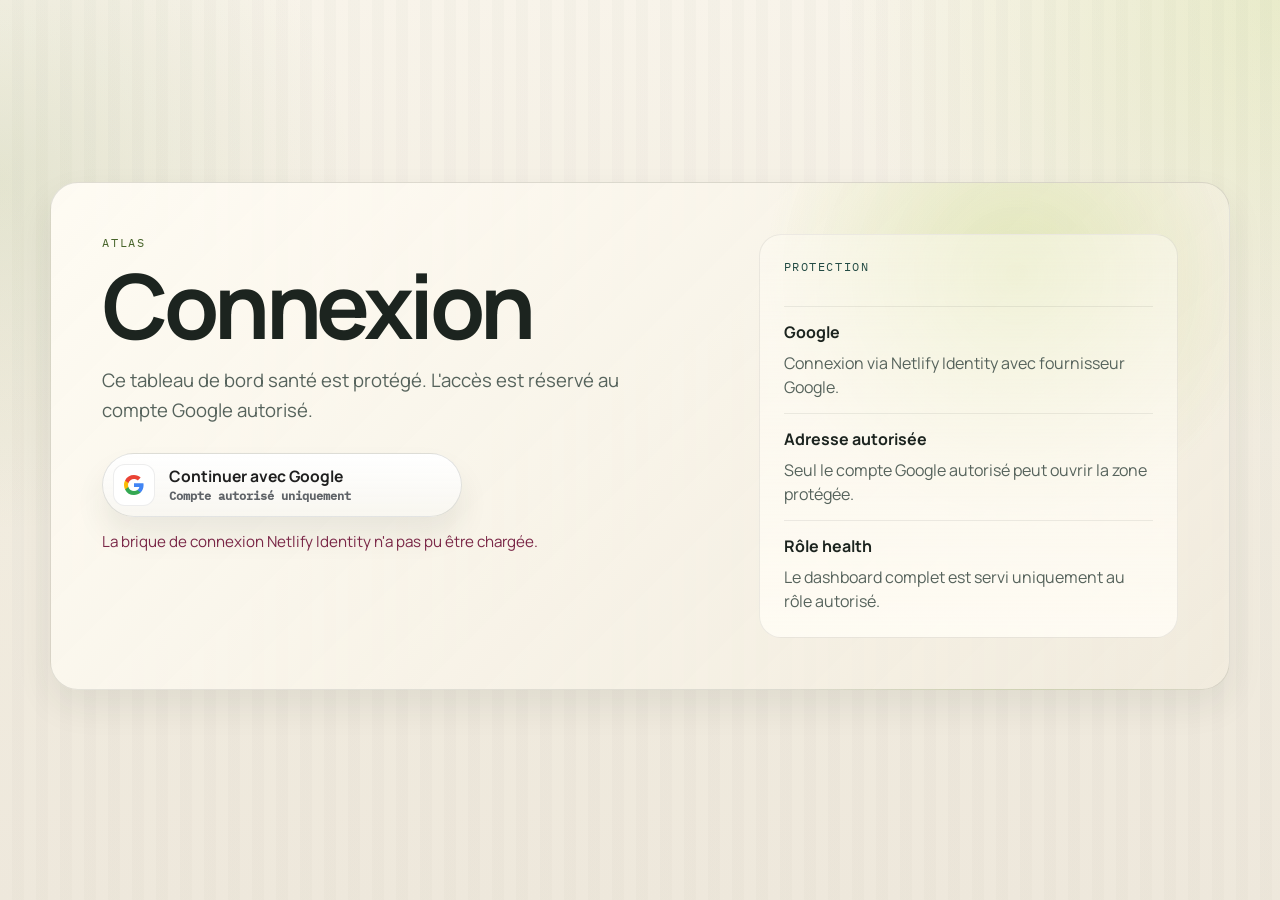
==== commit 80763688: "Optimize dashboard frontend performance" ====
--- a/site/index.html
+++ b/site/index.html
@@ -6,16 +6,16 @@
     <title>Atlas</title>
     <meta name="robots" content="noindex,nofollow,noarchive">
     <meta name="theme-color" content="#234b44">
-    <link rel="icon" href="./icon-32.png?v=2026-03-30-09" sizes="32x32" type="image/png">
-    <link rel="apple-touch-icon" href="./icon-192.png?v=2026-03-30-09">
-    <link rel="manifest" href="./manifest.webmanifest?v=2026-03-30-09">
-    <link rel="preconnect" href="https://fonts.googleapis.com">
-    <link rel="preconnect" href="https://fonts.gstatic.com" crossorigin>
-    <link href="https://fonts.googleapis.com/css2?family=Manrope:wght@400;500;600;700;800&family=IBM+Plex+Mono:wght@400;500&display=swap" rel="stylesheet">
-    <link rel="stylesheet" href="./styles.css?v=2026-03-30-09">
+    <link rel="icon" href="./icon-32.png?v=2026-03-30-10" sizes="32x32" type="image/png">
+    <link rel="apple-touch-icon" href="./icon-192.png?v=2026-03-30-10">
+    <link rel="manifest" href="./manifest.webmanifest?v=2026-03-30-10">
+    <link rel="preload" href="./fonts/manrope-latin.woff2?v=2026-03-31-01" as="font" type="font/woff2" crossorigin>
+    <link rel="preload" href="./fonts/ibm-plex-mono-400-latin.woff2?v=2026-03-31-01" as="font" type="font/woff2" crossorigin>
+    <link rel="stylesheet" href="./fonts.css?v=2026-03-31-01">
+    <link rel="stylesheet" href="./styles.css?v=2026-03-31-01">
     <script defer src="https://identity.netlify.com/v1/netlify-identity-widget.js"></script>
-    <script defer src="./auth.js?v=2026-03-30-09"></script>
-    <script defer src="./pwa.js?v=2026-03-30-09"></script>
+    <script defer src="./auth.js?v=2026-03-30-10"></script>
+    <script defer src="./pwa.js?v=2026-03-30-10"></script>
   </head>
   <body data-page="login">
     <div class="page-shell auth-shell">
--- a/site/fonts.css
+++ b/site/fonts.css
@@ -0,0 +1,23 @@
+@font-face {
+  font-family: "Manrope";
+  font-style: normal;
+  font-weight: 400 800;
+  font-display: swap;
+  src: url("./fonts/manrope-latin.woff2") format("woff2");
+}
+
+@font-face {
+  font-family: "IBM Plex Mono";
+  font-style: normal;
+  font-weight: 400;
+  font-display: swap;
+  src: url("./fonts/ibm-plex-mono-400-latin.woff2") format("woff2");
+}
+
+@font-face {
+  font-family: "IBM Plex Mono";
+  font-style: normal;
+  font-weight: 500;
+  font-display: swap;
+  src: url("./fonts/ibm-plex-mono-500-latin.woff2") format("woff2");
+}
--- a/site/styles.css
+++ b/site/styles.css
@@ -1,6 +1,6 @@
 :root {
   --bg: #f3f0e8;
-  --paper: rgba(255, 252, 244, 0.84);
+  --paper: rgba(255, 252, 244, 0.92);
   --paper-strong: rgba(255, 252, 244, 0.94);
   --ink: #1c241f;
   --muted: #56635c;
@@ -19,33 +19,25 @@
   --category-fat: #7a2747;
   --category-mixed-dish: #58605b;
   --category-neutral: #8c938f;
-  --shadow: 0 24px 60px rgba(41, 48, 41, 0.12);
+  --shadow: 0 16px 36px rgba(41, 48, 41, 0.08);
   --radius: 28px;
   --mono: "IBM Plex Mono", monospace;
   --sans: "Manrope", sans-serif;
 }
 
 * { box-sizing: border-box; }
-html { scroll-behavior: smooth; }
+html { scroll-behavior: auto; }
 body {
   margin: 0;
   min-height: 100vh;
   font-family: var(--sans);
   color: var(--ink);
   background:
+    linear-gradient(rgba(255, 255, 255, 0.12), rgba(255, 255, 255, 0.12)),
+    repeating-linear-gradient(90deg, transparent, transparent 0.75rem, rgba(37, 48, 41, 0.02) 0.75rem, rgba(37, 48, 41, 0.02) 1.5rem),
     radial-gradient(circle at top right, rgba(176, 203, 83, 0.24), transparent 28%),
     radial-gradient(circle at 0% 20%, rgba(110, 143, 58, 0.15), transparent 24%),
     linear-gradient(180deg, #f7f2e7 0%, #f0eadc 48%, #ece5d7 100%);
-}
-
-body::before {
-  content: "";
-  position: fixed;
-  inset: 0;
-  background:
-    linear-gradient(rgba(255, 255, 255, 0.12), rgba(255, 255, 255, 0.12)),
-    repeating-linear-gradient(90deg, transparent, transparent 0.75rem, rgba(37, 48, 41, 0.02) 0.75rem, rgba(37, 48, 41, 0.02) 1.5rem);
-  pointer-events: none;
 }
 
 .page-shell {
@@ -77,7 +69,6 @@
     radial-gradient(circle at 82% 18%, rgba(176, 203, 83, 0.3), transparent 24%),
     linear-gradient(135deg, rgba(255, 252, 244, 0.96), rgba(241, 235, 221, 0.86));
   box-shadow: var(--shadow);
-  backdrop-filter: blur(18px);
 }
 
 .auth-copy,
@@ -117,8 +108,7 @@
     transform 160ms ease,
     background-color 160ms ease,
     border-color 160ms ease,
-    color 160ms ease,
-    box-shadow 160ms ease;
+    color 160ms ease;
 }
 
 .auth-button {
@@ -147,7 +137,6 @@
 }
 
 .utility-button:hover {
-  transform: translateY(-1px);
   color: var(--ink);
   border-color: rgba(35, 75, 68, 0.24);
   background: rgba(255, 252, 244, 0.94);
@@ -212,9 +201,8 @@
 }
 
 .auth-google-button:hover {
-  transform: translateY(-1px);
   box-shadow:
-    0 22px 34px rgba(41, 48, 41, 0.12),
+    0 16px 24px rgba(41, 48, 41, 0.08),
     inset 0 1px 0 rgba(255, 255, 255, 0.84);
 }
 
@@ -392,7 +380,6 @@
   border-radius: var(--radius);
   background: var(--paper);
   box-shadow: var(--shadow);
-  backdrop-filter: blur(18px);
 }
 
 .hero {
@@ -418,8 +405,7 @@
     radial-gradient(circle at 20% 30%, rgba(109, 143, 58, 0.3), transparent 32%),
     radial-gradient(circle at 48% 42%, rgba(35, 75, 68, 0.18), transparent 24%),
     radial-gradient(circle at 66% 48%, rgba(122, 39, 71, 0.12), transparent 20%);
-  filter: blur(10px);
-  opacity: 0.9;
+  opacity: 0.5;
   pointer-events: none;
 }
 
@@ -578,7 +564,6 @@
 }
 
 .nutrition-scope-tab:hover {
-  transform: translateY(-1px);
   border-color: rgba(35, 75, 68, 0.18);
   color: var(--anchor);
 }
@@ -909,7 +894,6 @@
 }
 
 .toolbar-button:hover {
-  transform: translateY(-1px);
   color: var(--anchor);
   border-color: rgba(35, 75, 68, 0.2);
 }
@@ -1015,7 +999,6 @@
 
 .meal-pagination-button:hover:not(:disabled),
 .section-pagination-button:hover:not(:disabled) {
-  transform: translateY(-1px);
   border-color: rgba(35, 75, 68, 0.18);
   background: rgba(35, 75, 68, 0.08);
 }
@@ -1035,13 +1018,14 @@
   background:
     radial-gradient(circle at top right, rgba(109, 143, 58, 0.18), transparent 28%),
     linear-gradient(180deg, rgba(255, 252, 244, 0.98), rgba(248, 241, 227, 0.92));
-  transition: transform 220ms ease, border-color 220ms ease, box-shadow 220ms ease;
+  transition: border-color 160ms ease, background 160ms ease;
 }
 
 .meal-card:hover {
-  transform: translateY(-3px);
   border-color: rgba(35, 75, 68, 0.2);
-  box-shadow: 0 18px 34px rgba(35, 75, 68, 0.08);
+  background:
+    radial-gradient(circle at top right, rgba(109, 143, 58, 0.14), transparent 24%),
+    linear-gradient(180deg, rgba(255, 252, 244, 0.98), rgba(248, 241, 227, 0.94));
 }
 
 .meal-card-head {
@@ -1514,8 +1498,8 @@
 .chart { min-height: 280px; }
 .chart svg { width: 100%; height: 100%; overflow: visible; }
 .timeline-list { display: grid; gap: 14px; }
-.timeline-item, .document-item { gap: 8px; transition: transform 220ms ease, border-color 220ms ease; }
-.timeline-item:hover, .document-item:hover { transform: translateY(-2px); border-color: rgba(28, 36, 31, 0.16); }
+.timeline-item, .document-item { gap: 8px; transition: border-color 160ms ease, background 160ms ease; }
+.timeline-item:hover, .document-item:hover { border-color: rgba(28, 36, 31, 0.16); background: rgba(255, 252, 244, 0.98); }
 .timeline-meta, .document-meta {
   display: flex;
   flex-wrap: wrap;
@@ -1590,6 +1574,10 @@
   align-content: start;
 }
 
+.capture-history-panel {
+  margin-top: 18px;
+}
+
 .capture-dropzone {
   display: grid;
   gap: 12px;
@@ -1651,10 +1639,57 @@
 .capture-actions,
 .capture-assessment,
 .capture-recommendations,
-.capture-summary-grid {
+.capture-summary-grid,
+.capture-quick-actions,
+.capture-confidence-grid {
   display: flex;
   flex-wrap: wrap;
   gap: 10px;
+}
+
+.capture-auto-note {
+  margin: 0;
+}
+
+.capture-confidence-grid {
+  margin-top: 4px;
+}
+
+.capture-confidence-pill {
+  display: inline-flex;
+  align-items: center;
+  gap: 8px;
+  padding: 8px 12px;
+  border-radius: 999px;
+  border: 1px solid rgba(28, 36, 31, 0.08);
+  background: rgba(255, 255, 255, 0.62);
+  color: var(--ink);
+}
+
+.capture-confidence-pill strong {
+  font-size: 0.82rem;
+}
+
+.capture-confidence-pill span:last-child {
+  font-family: var(--mono);
+  font-size: 0.72rem;
+  letter-spacing: 0.06em;
+  text-transform: uppercase;
+}
+
+.capture-confidence-pill[data-tone="high"] {
+  border-color: rgba(109, 143, 58, 0.25);
+  background: rgba(109, 143, 58, 0.08);
+}
+
+.capture-confidence-pill[data-tone="medium"] {
+  border-color: rgba(159, 91, 54, 0.2);
+  background: rgba(159, 91, 54, 0.08);
+}
+
+.capture-confidence-pill[data-tone="low"] {
+  border-color: rgba(134, 63, 63, 0.22);
+  background: rgba(134, 63, 63, 0.08);
 }
 
 .capture-review-form,
@@ -1702,6 +1737,10 @@
   resize: vertical;
 }
 
+.capture-quick-actions {
+  margin-top: 2px;
+}
+
 .capture-items-head {
   display: flex;
   align-items: center;
@@ -1725,8 +1764,46 @@
   justify-content: flex-end;
 }
 
-.reveal { opacity: 0; transform: translateY(24px); transition: opacity 700ms ease, transform 700ms ease; }
-.reveal.is-visible { opacity: 1; transform: translateY(0); }
+.capture-history-list {
+  display: grid;
+  gap: 12px;
+}
+
+.capture-history-card {
+  display: grid;
+  gap: 10px;
+  padding: 16px;
+  border-radius: 22px;
+  border: 1px solid rgba(28, 36, 31, 0.08);
+  background: rgba(255, 255, 255, 0.48);
+}
+
+.capture-history-top {
+  display: flex;
+  align-items: start;
+  justify-content: space-between;
+  gap: 12px;
+}
+
+.capture-history-top h3 {
+  margin: 0;
+  font-size: 1rem;
+}
+
+.capture-history-meta {
+  display: flex;
+  flex-wrap: wrap;
+  gap: 8px;
+}
+
+.capture-history-actions {
+  display: flex;
+  justify-content: flex-end;
+}
+
+.reveal { opacity: 1; transform: none; }
+body[data-reveal="on"] .reveal { opacity: 0; transform: translateY(16px); transition: opacity 260ms ease, transform 260ms ease; }
+body[data-reveal="on"] .reveal.is-visible { opacity: 1; transform: translateY(0); }
 .empty-state { padding: 18px; border-radius: 22px; background: rgba(255, 255, 255, 0.42); border: 1px dashed rgba(28, 36, 31, 0.14); color: var(--muted); }
 
 @media (max-width: 980px) {
@@ -1797,3 +1874,25 @@
     white-space: normal;
   }
 }
+
+@media (prefers-reduced-motion: reduce) {
+  * {
+    scroll-behavior: auto !important;
+  }
+
+  .auth-button,
+  .utility-button,
+  .auth-google-button,
+  .nutrition-scope-tab,
+  .toolbar-button,
+  .meal-pagination-button,
+  .section-pagination-button,
+  .meal-card,
+  .timeline-item,
+  .document-item,
+  .reveal,
+  body[data-reveal="on"] .reveal {
+    transition: none !important;
+    transform: none !important;
+  }
+}
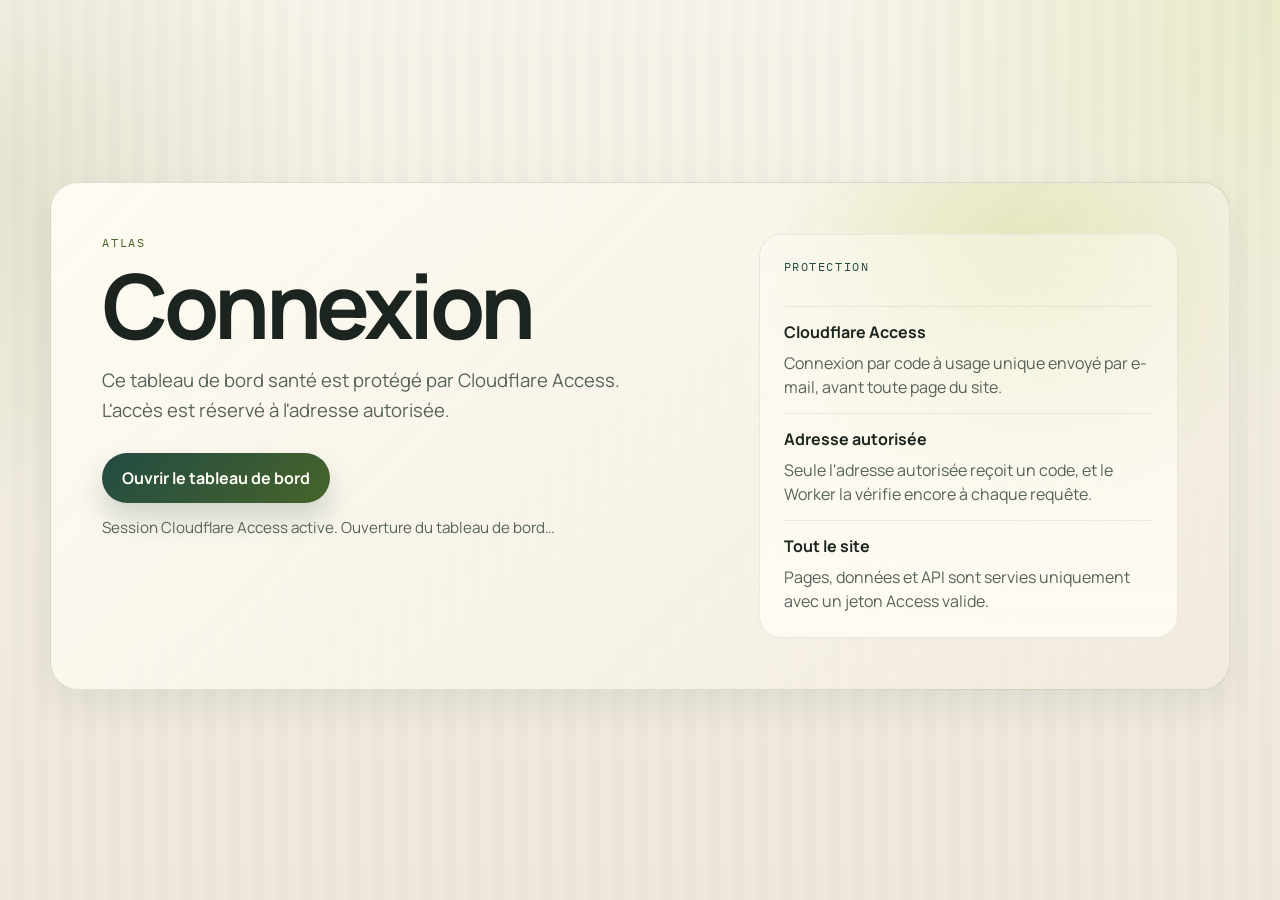
==== commit f5d6edf7: "Migrer l'hébergement de sante.zqsdev.com vers un Worker Cloudflare derrière Cloudflare Access - Serv" ====
--- a/site/index.html
+++ b/site/index.html
@@ -8,12 +8,9 @@
     <meta name="theme-color" content="#234b44">
     <link rel="icon" href="./icon-32.png?v=2026-03-30-10" sizes="32x32" type="image/png">
     <link rel="apple-touch-icon" href="./icon-192.png?v=2026-03-30-10">
-    <link rel="manifest" href="./manifest.webmanifest?v=2026-03-30-10">
-    <link rel="preload" href="./fonts/manrope-latin.woff2?v=2026-03-31-01" as="font" type="font/woff2" crossorigin>
-    <link rel="preload" href="./fonts/ibm-plex-mono-400-latin.woff2?v=2026-03-31-01" as="font" type="font/woff2" crossorigin>
+    <link rel="manifest" href="./manifest.webmanifest?v=2026-03-30-10" crossorigin="use-credentials">
     <link rel="stylesheet" href="./fonts.css?v=2026-03-31-01">
     <link rel="stylesheet" href="./styles.css?v=2026-03-31-01">
-    <script defer src="https://identity.netlify.com/v1/netlify-identity-widget.js"></script>
     <script defer src="./auth.js?v=2026-03-30-10"></script>
     <script defer src="./pwa.js?v=2026-03-30-10"></script>
   </head>
@@ -25,25 +22,12 @@
             <p class="eyebrow">Atlas</p>
             <h1>Connexion</h1>
             <p class="auth-lede">
-              Ce tableau de bord santé est protégé. L'accès est réservé au compte Google autorisé.
+              Ce tableau de bord santé est protégé par Cloudflare Access. L'accès est réservé à l'adresse autorisée.
             </p>
             <div class="auth-actions">
-              <button class="auth-button auth-google-button" id="auth-login" type="button" aria-label="Continuer avec Google">
-                <span class="auth-google-mark" aria-hidden="true">
-                  <svg viewBox="0 0 24 24" role="img" focusable="false">
-                    <path fill="#4285F4" d="M23.49 12.27c0-.79-.07-1.54-.2-2.27H12v4.3h6.44a5.5 5.5 0 0 1-2.39 3.61v3h3.87c2.26-2.08 3.57-5.14 3.57-8.64Z"/>
-                    <path fill="#34A853" d="M12 24c3.24 0 5.96-1.07 7.95-2.91l-3.87-3c-1.07.72-2.44 1.16-4.08 1.16-3.14 0-5.8-2.12-6.75-4.96H1.25v3.09A12 12 0 0 0 12 24Z"/>
-                    <path fill="#FBBC05" d="M5.25 14.29A7.2 7.2 0 0 1 4.87 12c0-.79.14-1.56.38-2.29V6.62H1.25A12 12 0 0 0 0 12c0 1.94.46 3.78 1.25 5.38l4-3.09Z"/>
-                    <path fill="#EA4335" d="M12 4.77c1.76 0 3.33.61 4.57 1.8l3.43-3.43C17.96 1.19 15.24 0 12 0A12 12 0 0 0 1.25 6.62l4 3.09c.95-2.84 3.61-4.94 6.75-4.94Z"/>
-                  </svg>
-                </span>
-                <span class="auth-google-copy">
-                  <span class="auth-google-label">Continuer avec Google</span>
-                  <span class="auth-google-meta">Compte autorisé uniquement</span>
-                </span>
-              </button>
+              <button class="auth-button" id="auth-login" type="button">Ouvrir le tableau de bord</button>
               <p class="auth-note" id="auth-status">
-                Utilise uniquement le compte Google autorisé. Une fois connecté, l'accès se fait dans la zone protégée.
+                Session vérifiée par Cloudflare Access. Ouverture du tableau de bord…
               </p>
             </div>
           </div>
@@ -51,16 +35,16 @@
             <p class="panel-kicker">Protection</p>
             <div class="auth-panel-grid">
               <div class="auth-panel-item">
-                <strong>Google</strong>
-                <span>Connexion via Netlify Identity avec fournisseur Google.</span>
+                <strong>Cloudflare Access</strong>
+                <span>Connexion par code à usage unique envoyé par e-mail, avant toute page du site.</span>
               </div>
               <div class="auth-panel-item">
                 <strong>Adresse autorisée</strong>
-                <span>Seul le compte Google autorisé peut ouvrir la zone protégée.</span>
+                <span>Seule l'adresse autorisée reçoit un code, et le Worker la vérifie encore à chaque requête.</span>
               </div>
               <div class="auth-panel-item">
-                <strong>Rôle health</strong>
-                <span>Le dashboard complet est servi uniquement au rôle autorisé.</span>
+                <strong>Tout le site</strong>
+                <span>Pages, données et API sont servies uniquement avec un jeton Access valide.</span>
               </div>
             </div>
           </aside>
--- a/site/styles.css
+++ b/site/styles.css
@@ -26,7 +26,10 @@
 }
 
 * { box-sizing: border-box; }
-html { scroll-behavior: auto; }
+html {
+  scroll-behavior: auto;
+  background: #efe8da;
+}
 body {
   margin: 0;
   min-height: 100vh;
@@ -40,6 +43,11 @@
     linear-gradient(180deg, #f7f2e7 0%, #f0eadc 48%, #ece5d7 100%);
 }
 
+body[data-page="app"],
+body[data-page="capture"] {
+  background: linear-gradient(180deg, #f5f0e5 0%, #eee6d7 100%);
+}
+
 .page-shell {
   width: min(1180px, calc(100vw - 32px));
   margin: 0 auto;
@@ -309,6 +317,10 @@
   box-shadow: 0 18px 34px rgba(35, 75, 68, 0.08);
 }
 
+body[data-page="app"] .utility-bar {
+  min-height: 108px;
+}
+
 .utility-brand-block {
   display: grid;
   gap: 10px;
@@ -409,6 +421,11 @@
   pointer-events: none;
 }
 
+body[data-page="app"] .hero::after,
+body[data-page="capture"] .hero::after {
+  display: none;
+}
+
 .hero-copy, .hero-panel { position: relative; z-index: 1; }
 .eyebrow {
   margin: 0 0 12px;
@@ -467,6 +484,16 @@
 
 main { display: grid; gap: 28px; }
 .signal-strip, .meal-showcase, .two-column, .steps-section, .lab-section, .focus-layout, .data-stage, .timeline-layout, .diet-layout, .documents { padding: 26px; }
+body[data-page="app"] .diet-layout { min-height: 560px; }
+body[data-page="app"] .meal-showcase { min-height: 520px; }
+body[data-page="app"] .signal-strip { min-height: 420px; }
+body[data-page="app"] .steps-section { min-height: 220px; }
+body[data-page="app"] .two-column { min-height: 340px; }
+body[data-page="app"] .lab-section { min-height: 280px; }
+body[data-page="app"] .focus-layout { min-height: 620px; }
+body[data-page="app"] .data-stage { min-height: 460px; }
+body[data-page="app"] .timeline-layout { min-height: 520px; }
+body[data-page="app"] .documents { min-height: 320px; }
 .signal-list { display: flex; flex-wrap: wrap; gap: 10px; margin-top: 18px; }
 .signal-pill[data-tone="caution"] { background: rgba(159, 91, 54, 0.1); color: var(--caution); }
 .signal-pill[data-tone="anchor"] { background: rgba(35, 75, 68, 0.1); color: var(--anchor); }
@@ -507,10 +534,64 @@
   gap: 10px;
 }
 
+.steps-panel {
+  display: grid;
+  gap: 16px;
+}
+
+.steps-overview {
+  display: grid;
+  grid-template-columns: minmax(0, 1.2fr) minmax(220px, 0.8fr);
+  gap: 14px;
+}
+
+.steps-summary-grid {
+  display: grid;
+  grid-template-columns: repeat(auto-fit, minmax(150px, 1fr));
+  gap: 12px;
+}
+
+.steps-summary-card,
+.steps-chart-card {
+  padding: 16px 18px;
+  border-radius: 18px;
+  border: 1px solid rgba(28, 36, 31, 0.08);
+  background: rgba(255, 255, 255, 0.6);
+}
+
+.steps-summary-card {
+  display: grid;
+  gap: 6px;
+}
+
+.steps-summary-card strong {
+  font-size: 1.2rem;
+  color: var(--anchor);
+}
+
+.steps-summary-label,
+.steps-chart-head span {
+  font-family: var(--mono);
+  font-size: 0.74rem;
+  color: var(--muted);
+}
+
+.steps-chart-card {
+  display: grid;
+  gap: 10px;
+}
+
+.steps-chart-head {
+  display: flex;
+  align-items: center;
+  justify-content: space-between;
+  gap: 10px;
+}
+
 .steps-entry {
-  display: flex;
-  align-items: center;
-  justify-content: space-between;
+  display: grid;
+  grid-template-columns: minmax(0, 1fr) minmax(88px, 112px);
+  align-items: center;
   gap: 12px;
   padding: 12px 14px;
   border-radius: 16px;
@@ -524,11 +605,55 @@
   gap: 4px;
 }
 
+.steps-entry-head {
+  display: flex;
+  align-items: center;
+  justify-content: space-between;
+  gap: 10px;
+  flex-wrap: wrap;
+}
+
+.steps-entry-icon {
+  display: inline-flex;
+  align-items: center;
+  justify-content: center;
+  width: 1.5rem;
+}
+
+.steps-entry-trail {
+  width: 100%;
+  height: 6px;
+  overflow: hidden;
+  border-radius: 999px;
+  background: rgba(35, 75, 68, 0.08);
+}
+
+.steps-entry-bar {
+  display: block;
+  height: 100%;
+  border-radius: inherit;
+  background: linear-gradient(90deg, rgba(109, 143, 58, 0.88), rgba(35, 75, 68, 0.92));
+}
+
 .steps-entry-date {
+  display: inline-flex;
+  align-items: center;
   font-weight: 600;
   color: var(--ink);
 }
 
+.steps-entry-badge {
+  display: inline-flex;
+  align-items: center;
+  padding: 6px 10px;
+  border-radius: 999px;
+  background: rgba(35, 75, 68, 0.09);
+  color: var(--anchor);
+  border: 1px solid rgba(35, 75, 68, 0.12);
+  font-family: var(--mono);
+  font-size: 0.72rem;
+}
+
 .steps-entry-source {
   font-family: var(--mono);
   font-size: 0.76rem;
@@ -536,10 +661,16 @@
 }
 
 .steps-entry-count {
+  display: inline-flex;
+  align-items: center;
+  justify-content: flex-end;
+  min-width: 0;
   font-family: var(--mono);
   font-size: 1rem;
   font-weight: 700;
   letter-spacing: 0.02em;
+  text-align: right;
+  font-variant-numeric: tabular-nums;
   color: var(--anchor);
 }
 
@@ -926,6 +1057,92 @@
   gap: 16px;
 }
 
+#food-table-body,
+#recent-meals,
+#signal-list,
+#nutrition-balance,
+#steps-by-day,
+#profile-quick-stats,
+#reference-sections,
+#lab-grid,
+#digestive-trigger-list,
+#digestive-conditions,
+#digestive-events,
+#digestive-labs,
+#lab-history-grid,
+#weight-chart,
+#monthly-bars,
+#timeline-list,
+#document-list {
+  min-height: 0;
+}
+
+body[data-page="app"] #food-table-body { min-height: 420px; }
+body[data-page="app"] #recent-meals { min-height: 360px; }
+body[data-page="app"] #signal-list { min-height: 44px; }
+body[data-page="app"] #nutrition-balance { min-height: 280px; }
+body[data-page="app"] #steps-by-day { min-height: 92px; }
+body[data-page="app"] #profile-quick-stats { min-height: 132px; }
+body[data-page="app"] #reference-sections { min-height: 160px; }
+body[data-page="app"] #lab-grid { min-height: 140px; }
+body[data-page="app"] #digestive-trigger-list { min-height: 44px; }
+body[data-page="app"] #digestive-conditions,
+body[data-page="app"] #digestive-events,
+body[data-page="app"] #digestive-labs,
+body[data-page="app"] #lab-history-grid { min-height: 140px; }
+body[data-page="app"] #weight-chart,
+body[data-page="app"] #monthly-bars { min-height: 280px; }
+body[data-page="app"] #timeline-list { min-height: 300px; }
+body[data-page="app"] #document-list { min-height: 180px; }
+
+body[data-page="app"][data-auth-state="pending"] #food-table-body:empty,
+body[data-page="app"][data-auth-state="pending"] #recent-meals:empty,
+body[data-page="app"][data-auth-state="pending"] #signal-list:empty,
+body[data-page="app"][data-auth-state="pending"] #nutrition-balance:empty,
+body[data-page="app"][data-auth-state="pending"] #steps-by-day:empty,
+body[data-page="app"][data-auth-state="pending"] #profile-quick-stats:empty,
+body[data-page="app"][data-auth-state="pending"] #reference-sections:empty,
+body[data-page="app"][data-auth-state="pending"] #lab-grid:empty,
+body[data-page="app"][data-auth-state="pending"] #digestive-trigger-list:empty,
+body[data-page="app"][data-auth-state="pending"] #digestive-conditions:empty,
+body[data-page="app"][data-auth-state="pending"] #digestive-events:empty,
+body[data-page="app"][data-auth-state="pending"] #digestive-labs:empty,
+body[data-page="app"][data-auth-state="pending"] #lab-history-grid:empty,
+body[data-page="app"][data-auth-state="pending"] #weight-chart:empty,
+body[data-page="app"][data-auth-state="pending"] #monthly-bars:empty,
+body[data-page="app"][data-auth-state="pending"] #timeline-list:empty,
+body[data-page="app"][data-auth-state="pending"] #document-list:empty {
+  position: relative;
+  overflow: hidden;
+  border-radius: 22px;
+  background: linear-gradient(90deg, rgba(255, 255, 255, 0.62), rgba(248, 241, 227, 0.92), rgba(255, 255, 255, 0.62));
+  background-size: 220% 100%;
+  animation: loading-sheen 1.25s linear infinite;
+}
+
+body[data-page="app"][data-auth-state="pending"] #food-table-body:empty::before,
+body[data-page="app"][data-auth-state="pending"] #recent-meals:empty::before,
+body[data-page="app"][data-auth-state="pending"] #signal-list:empty::before,
+body[data-page="app"][data-auth-state="pending"] #nutrition-balance:empty::before,
+body[data-page="app"][data-auth-state="pending"] #steps-by-day:empty::before,
+body[data-page="app"][data-auth-state="pending"] #profile-quick-stats:empty::before,
+body[data-page="app"][data-auth-state="pending"] #reference-sections:empty::before,
+body[data-page="app"][data-auth-state="pending"] #lab-grid:empty::before,
+body[data-page="app"][data-auth-state="pending"] #digestive-trigger-list:empty::before,
+body[data-page="app"][data-auth-state="pending"] #digestive-conditions:empty::before,
+body[data-page="app"][data-auth-state="pending"] #digestive-events:empty::before,
+body[data-page="app"][data-auth-state="pending"] #digestive-labs:empty::before,
+body[data-page="app"][data-auth-state="pending"] #lab-history-grid:empty::before,
+body[data-page="app"][data-auth-state="pending"] #weight-chart:empty::before,
+body[data-page="app"][data-auth-state="pending"] #monthly-bars:empty::before,
+body[data-page="app"][data-auth-state="pending"] #timeline-list:empty::before,
+body[data-page="app"][data-auth-state="pending"] #document-list:empty::before {
+  content: "";
+  display: block;
+  width: 100%;
+  height: 100%;
+}
+
 .meal-day-group {
   display: grid;
   gap: 10px;
@@ -1804,6 +2021,22 @@
 .reveal { opacity: 1; transform: none; }
 body[data-reveal="on"] .reveal { opacity: 0; transform: translateY(16px); transition: opacity 260ms ease, transform 260ms ease; }
 body[data-reveal="on"] .reveal.is-visible { opacity: 1; transform: translateY(0); }
+body[data-page="app"] .reveal,
+body[data-page="capture"] .reveal {
+  opacity: 1 !important;
+  transform: none !important;
+  transition: none !important;
+}
+
+@keyframes loading-sheen {
+  from {
+    background-position: 100% 0;
+  }
+
+  to {
+    background-position: -100% 0;
+  }
+}
 .empty-state { padding: 18px; border-radius: 22px; background: rgba(255, 255, 255, 0.42); border: 1px dashed rgba(28, 36, 31, 0.14); color: var(--muted); }
 
 @media (max-width: 980px) {
@@ -1811,6 +2044,9 @@
   .hero, .two-column, .steps-section, .focus-grid, .stage-grid { grid-template-columns: 1fr; }
   .hero { min-height: auto; }
   .section-head h2 { max-width: none; }
+  .steps-overview {
+    grid-template-columns: 1fr;
+  }
   .nutrition-balance-head,
   .nutrition-balance-grid {
     grid-template-columns: 1fr;
